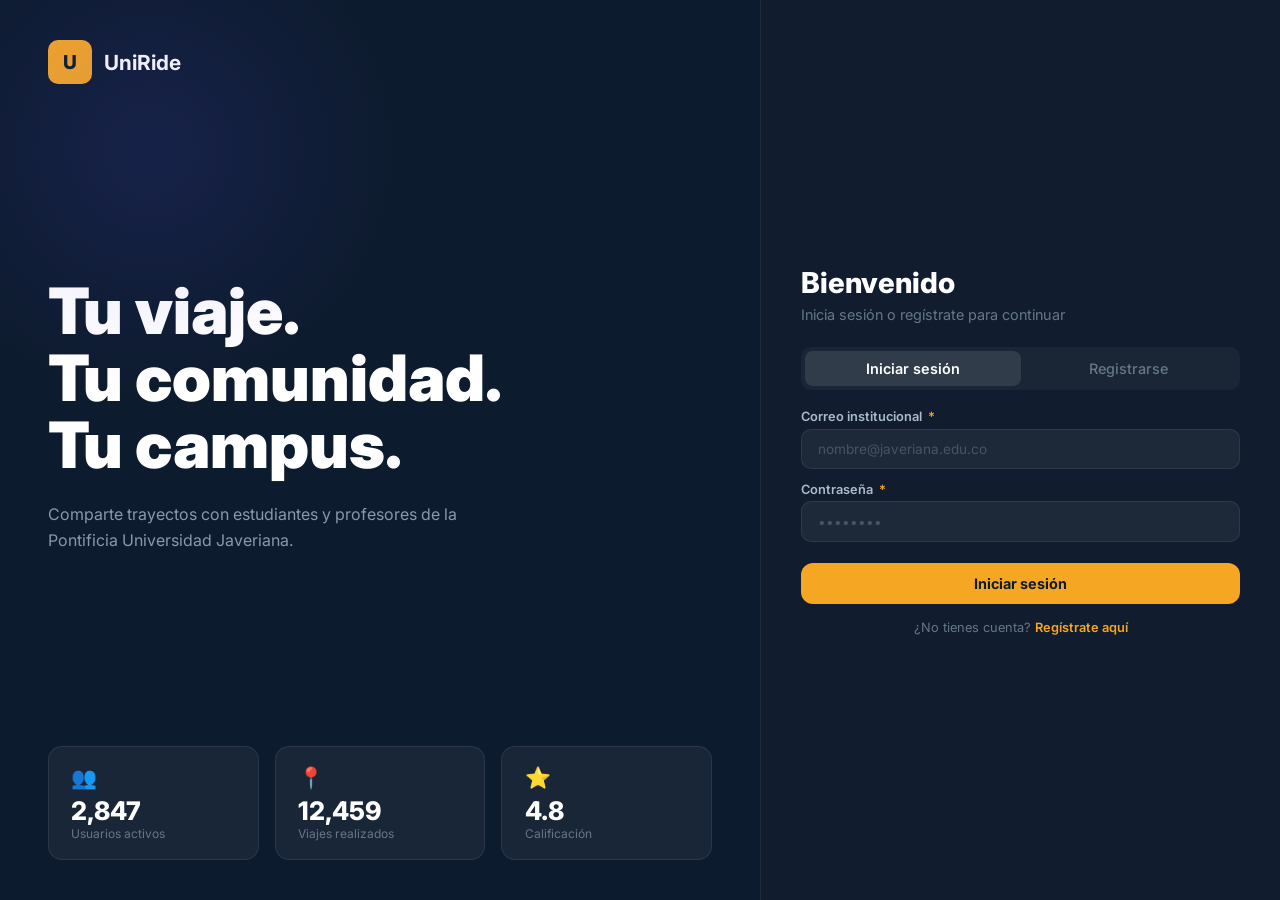
==== backend/src/main/resources/static/index.html @ 074ff6fe "Se añaideron nuevos atributos repestando la logica de negocio, adicional se modifico la interfaz ind" ====
<!DOCTYPE html>
<html lang="es">
<head>
    <meta charset="UTF-8" />
    <meta name="viewport" content="width=device-width, initial-scale=1.0"/>
    <title>UniRide - Comunidad de Viajes Javeriana</title>
    <link href="https://fonts.googleapis.com/css2?family=Inter:wght@400;500;600;700;800;900&display=swap" rel="stylesheet"/>
    <style>
        * { box-sizing: border-box; margin: 0; padding: 0; }
        body { font-family: 'Inter', sans-serif; background: #0d1b2e; min-height: 100vh; display: flex; }
        .left { flex: 1; background: #0d1b2e; padding: 2.5rem 3rem; display: flex; flex-direction: column; justify-content: space-between; position: relative; overflow: hidden; }
        .left::before { content: ''; position: absolute; width: 500px; height: 500px; border-radius: 50%; background: radial-gradient(circle, rgba(79,70,229,0.15) 0%, transparent 70%); top: -100px; left: -100px; pointer-events: none; }
        .logo { display: flex; align-items: center; gap: 0.75rem; }
        .logo-icon { width: 44px; height: 44px; background: #f5a623; border-radius: 10px; display: flex; align-items: center; justify-content: center; font-weight: 800; font-size: 1.2rem; color: #0d1b2e; }
        .logo-text { font-size: 1.3rem; font-weight: 700; color: #ffffff; }
        .hero { flex: 1; display: flex; flex-direction: column; justify-content: center; padding: 2rem 0; }
        .hero h1 { font-size: clamp(2.8rem, 5vw, 4.2rem); font-weight: 900; color: #ffffff; line-height: 1.05; margin-bottom: 1.5rem; }
        .hero p { font-size: 1rem; color: #8899aa; line-height: 1.6; max-width: 420px; }
        .stats { display: flex; gap: 1rem; }
        .stat-card { background: rgba(255,255,255,0.05); border: 1px solid rgba(255,255,255,0.08); border-radius: 14px; padding: 1.1rem 1.4rem; flex: 1; }
        .stat-icon { font-size: 1.3rem; color: #f5a623; margin-bottom: 0.5rem; }
        .stat-number { font-size: 1.6rem; font-weight: 800; color: #ffffff; line-height: 1; }
        .stat-label { font-size: 0.75rem; color: #667788; margin-top: 0.2rem; }
        .right { width: 520px; background: #111d2e; padding: 2rem 2.5rem; display: flex; flex-direction: column; justify-content: center; border-left: 1px solid rgba(255,255,255,0.06); overflow-y: auto; max-height: 100vh; }
        .right h2 { font-size: 1.8rem; font-weight: 800; color: #ffffff; margin-bottom: 0.35rem; }
        .right .subtitle { font-size: 0.9rem; color: #667788; margin-bottom: 1.5rem; }
        .divider { display: flex; align-items: center; gap: 0.75rem; margin-bottom: 1.2rem; }
        .divider::before, .divider::after { content: ''; flex: 1; height: 1px; background: rgba(255,255,255,0.08); }
        .divider span { font-size: 0.8rem; color: #667788; white-space: nowrap; }
        .tabs { display: flex; background: rgba(255,255,255,0.04); border-radius: 10px; padding: 4px; margin-bottom: 1.2rem; }
        .tab { flex: 1; padding: 0.55rem; border: none; background: none; color: #667788; font-size: 0.9rem; font-weight: 500; cursor: pointer; border-radius: 8px; transition: all 0.2s; font-family: 'Inter', sans-serif; }
        .tab.active { background: rgba(255,255,255,0.1); color: #ffffff; font-weight: 600; }
        .form-group { margin-bottom: 0.8rem; }
        label { display: block; font-size: 0.8rem; font-weight: 600; color: #aabbcc; margin-bottom: 0.3rem; }
        label .required { color: #f5a623; margin-left: 3px; }
        input, select { width: 100%; padding: 0.7rem 1rem; background: rgba(255,255,255,0.05); border: 1.5px solid rgba(255,255,255,0.08); border-radius: 10px; font-size: 0.85rem; color: #ffffff; outline: none; transition: border-color 0.2s; font-family: 'Inter', sans-serif; }
        input::placeholder { color: #445566; }
        input:focus, select:focus { border-color: #f5a623; background: rgba(245,166,35,0.04); }
        select option { background: #0d1b2e; }
        .hint { font-size: 0.7rem; color: #445566; margin-top: 0.2rem; }
        .btn-submit { width: 100%; padding: 0.75rem; background: #f5a623; color: #0d1b2e; border: none; border-radius: 12px; font-size: 0.9rem; font-weight: 700; cursor: pointer; margin-top: 0.5rem; transition: all 0.2s; font-family: 'Inter', sans-serif; }
        .btn-submit:hover { background: #e09516; transform: translateY(-2px); }
        .btn-submit:disabled { background: #1a2a3a; color: #445566; cursor: not-allowed; transform: none; }
        .register-link { text-align: center; margin-top: 1rem; font-size: 0.8rem; color: #667788; }
        .register-link a { color: #f5a623; text-decoration: none; font-weight: 600; cursor: pointer; }
        .register-link a:hover { text-decoration: underline; }
        .hidden { display: none; }
        .result { margin-top: 1rem; padding: 0.8rem 1rem; border-radius: 10px; font-size: 0.8rem; display: none; }
        .result.success { background: rgba(16,185,129,0.1); color: #6ee7b7; border: 1px solid rgba(110,231,183,0.2); }
        .result.error { background: rgba(239,68,68,0.1); color: #fca5a5; border: 1px solid rgba(252,165,165,0.2); }
        .vehicle-fields { border-top: 1px solid rgba(255,255,255,0.08); margin-top: 0.8rem; padding-top: 0.8rem; }
        .vehicle-fields h4 { color: #f5a623; margin-bottom: 0.8rem; font-size: 0.85rem; }
        @media (max-width: 768px) { body { flex-direction: column; } .left { padding: 1.5rem; min-height: 40vh; } .right { width: 100%; padding: 1.5rem; } .stats { flex-wrap: wrap; } }
    </style>
</head>
<body>

<div class="left">
    <div class="logo">
        <div class="logo-icon">U</div>
        <span class="logo-text">UniRide</span>
    </div>
    <div class="hero">
        <h1>Tu viaje.<br>Tu comunidad.<br>Tu campus.</h1>
        <p>Comparte trayectos con estudiantes y profesores de la Pontificia Universidad Javeriana.</p>
    </div>
    <div class="stats">
        <div class="stat-card"><div class="stat-icon">👥</div><div class="stat-number">2,847</div><div class="stat-label">Usuarios activos</div></div>
        <div class="stat-card"><div class="stat-icon">📍</div><div class="stat-number">12,459</div><div class="stat-label">Viajes realizados</div></div>
        <div class="stat-card"><div class="stat-icon">⭐</div><div class="stat-number">4.8</div><div class="stat-label">Calificación</div></div>
    </div>
</div>

<div class="right">
    <h2>Bienvenido</h2>
    <p class="subtitle">Inicia sesión o regístrate para continuar</p>

    <div class="tabs">
        <button class="tab active" onclick="switchTab('login')">Iniciar sesión</button>
        <button class="tab" onclick="switchTab('register')">Registrarse</button>
    </div>

    <!-- LOGIN -->
    <div id="loginForm">
        <div class="form-group">
            <label>Correo institucional <span class="required">*</span></label>
            <input id="loginEmail" type="email" placeholder="nombre@javeriana.edu.co" />
        </div>
        <div class="form-group">
            <label>Contraseña <span class="required">*</span></label>
            <input id="loginPassword" type="password" placeholder="••••••••" />
        </div>
        <button class="btn-submit" id="btnLogin" onclick="login()">Iniciar sesión</button>
        <p class="register-link">¿No tienes cuenta? <a onclick="switchTab('register')">Regístrate aquí</a></p>
    </div>

    <!-- REGISTER -->
    <div id="registerForm" class="hidden">
        <div class="form-group">
            <label>Nombre completo <span class="required">*</span></label>
            <input id="regFullName" type="text" placeholder="Juan Pérez" />
        </div>
        
        <div class="form-group">
            <label>Correo institucional <span class="required">*</span></label>
            <input id="regEmail" type="email" placeholder="usuario@javeriana.edu.co" />
            <p class="hint">Solo se aceptan correos @javeriana.edu.co</p>
        </div>
        
        <div class="form-group">
            <label>Contraseña <span class="required">*</span></label>
            <input id="regPassword" type="password" placeholder="Mínimo 6 caracteres" />
        </div>
        
        <div class="form-group">
            <label>Teléfono <span class="required">*</span></label>
            <input id="regPhone" type="text" placeholder="3001234567" />
            <p class="hint">Formato: 3001234567</p>
        </div>
        
        <div class="form-group">
            <label>Tipo de usuario <span class="required">*</span></label>
            <select id="regRol" onchange="toggleVehicleFields()">
                <option value="">Selecciona...</option>
                <option value="PASAJERO">Solo pasajero</option>
                <option value="CONDUCTOR">Solo conductor</option>
                <option value="AMBOS">Conductor y pasajero</option>
            </select>
        </div>
        
        <!-- Campos de vehículo (solo para conductores) -->
        <div id="vehicleFields" class="vehicle-fields" style="display: none;">
            <h4>🚗 Datos del vehículo</h4>
            <div class="form-group">
                <label>Placa <span class="required">*</span></label>
                <input id="regVehiclePlate" type="text" placeholder="ABC123" />
                <p class="hint">Formato: ABC123 (3 letras y 3 números)</p>
            </div>
            <div class="form-group">
                <label>Color del vehículo <span class="required">*</span></label>
                <input id="regVehicleColor" type="text" placeholder="Rojo, Blanco, Gris..." />
            </div>
        </div>
        
        <button class="btn-submit" id="btnRegister" onclick="register()">Crear cuenta</button>
        <p class="register-link">¿Ya tienes cuenta? <a onclick="switchTab('login')">Inicia sesión</a></p>
    </div>

    <div id="resultMessage" class="result"></div>
</div>

<script>
    // Configuración - CAMBIAR SEGÚN ENTORNO
    // Para local: 'http://localhost:8080'
    // Para Codespaces: 'https://zany-space-orbit-5gxx6pv5jvpqcvwq9-8080.app.github.dev'
    const API_BASE = 'https://zany-space-orbit-5gxx6pv5jvpqcvwq9-8080.app.github.dev';
    const API_URL = `${API_BASE}/api/auth`;

    // Redirigir si ya está logueado
    if (localStorage.getItem('uniride_token')) {
        window.location.href = 'dashboard.html';
    }

    function switchTab(tab) {
        const loginTab = document.querySelector('.tab:first-child');
        const registerTab = document.querySelector('.tab:last-child');
        
        if (tab === 'login') {
            loginTab.classList.add('active');
            registerTab.classList.remove('active');
            document.getElementById('loginForm').classList.remove('hidden');
            document.getElementById('registerForm').classList.add('hidden');
        } else {
            loginTab.classList.remove('active');
            registerTab.classList.add('active');
            document.getElementById('loginForm').classList.add('hidden');
            document.getElementById('registerForm').classList.remove('hidden');
        }
        clearResult();
    }

    function toggleVehicleFields() {
        const rol = document.getElementById('regRol').value;
        const vehicleDiv = document.getElementById('vehicleFields');
        const isDriverOrBoth = (rol === 'CONDUCTOR' || rol === 'AMBOS');
        vehicleDiv.style.display = isDriverOrBoth ? 'block' : 'none';
    }

    function showResult(message, isError) {
        const el = document.getElementById('resultMessage');
        el.style.display = 'block';
        el.className = 'result ' + (isError ? 'error' : 'success');
        el.textContent = message;
        
        if (!isError) {
            setTimeout(() => {
                if (el.style.display === 'block') {
                    el.style.display = 'none';
                }
            }, 5000);
        }
    }

    function clearResult() {
        const el = document.getElementById('resultMessage');
        el.style.display = 'none';
        el.textContent = '';
    }

    async function login() {
        const email = document.getElementById('loginEmail').value.trim();
        const password = document.getElementById('loginPassword').value;
        
        if (!email || !password) {
            return showResult('Por favor completa todos los campos.', true);
        }
        
        const btn = document.getElementById('btnLogin');
        btn.disabled = true;
        btn.textContent = 'Ingresando...';
        
        try {
            const response = await fetch(`${API_URL}/login`, {
                method: 'POST',
                headers: { 'Content-Type': 'application/json' },
                body: JSON.stringify({ email, password })
            });
            
            const data = await response.json();
            
            if (!response.ok) {
                throw new Error(data.error || 'Credenciales incorrectas');
            }
            
            // Guardar datos en localStorage
            localStorage.setItem('uniride_token', data.token);
            localStorage.setItem('uniride_email', data.email);
            localStorage.setItem('uniride_name', data.fullName);
            localStorage.setItem('uniride_rol', data.rol);
            
            showResult('✅ Inicio de sesión exitoso. Redirigiendo...', false);
            
            setTimeout(() => {
                window.location.href = 'dashboard.html';
            }, 1000);
            
        } catch (error) {
            showResult(error.message, true);
            btn.disabled = false;
            btn.textContent = 'Iniciar sesión';
        }
    }

    async function register() {
        const fullName = document.getElementById('regFullName').value.trim();
        const email = document.getElementById('regEmail').value.trim();
        const password = document.getElementById('regPassword').value;
        const phone = document.getElementById('regPhone').value.trim();
        const rol = document.getElementById('regRol').value;
        
        // Validaciones
        if (!fullName || !email || !password || !phone) {
            return showResult('Por favor completa todos los campos obligatorios.', true);
        }
        
        if (!rol) {
            return showResult('Por favor selecciona un tipo de usuario.', true);
        }
        
        if (!email.endsWith('@javeriana.edu.co')) {
            return showResult('Solo se aceptan correos @javeriana.edu.co', true);
        }
        
        if (password.length < 6) {
            return showResult('La contraseña debe tener al menos 6 caracteres.', true);
        }
        
        if (!phone.match(/^3\d{9}$/)) {
            return showResult('El teléfono debe tener formato 3001234567', true);
        }
        
        // Validar datos del vehículo si es CONDUCTOR o AMBOS
        const isDriverOrBoth = (rol === 'CONDUCTOR' || rol === 'AMBOS');
        let vehiclePlate = null;
        let vehicleColor = null;
        
        if (isDriverOrBoth) {
            vehiclePlate = document.getElementById('regVehiclePlate').value.trim();
            vehicleColor = document.getElementById('regVehicleColor').value.trim();
            
            if (!vehiclePlate || !vehicleColor) {
                return showResult('La placa y el color del vehículo son obligatorios para conductores.', true);
            }
            
            if (!vehiclePlate.match(/^[A-Z]{3}\d{3}$/)) {
                return showResult('La placa debe tener formato ABC123 (3 letras y 3 números)', true);
            }
        }
        
        const btn = document.getElementById('btnRegister');
        btn.disabled = true;
        btn.textContent = 'Creando cuenta...';
        
        // Construir objeto de registro
        const registerData = {
            fullName,
            email,
            password,
            phone,
            rol,
            vehiclePlate,
            vehicleColor
        };
        
        try {
            const response = await fetch(`${API_URL}/register`, {
                method: 'POST',
                headers: { 'Content-Type': 'application/json' },
                body: JSON.stringify(registerData)
            });
            
            const data = await response.json();
            
            if (!response.ok) {
                throw new Error(data.error || 'Error al crear la cuenta');
            }
            
            showResult('✅ Cuenta creada exitosamente. Iniciando sesión...', false);
            
            // Auto-login
            const loginResponse = await fetch(`${API_URL}/login`, {
                method: 'POST',
                headers: { 'Content-Type': 'application/json' },
                body: JSON.stringify({ email, password })
            });
            
            const loginData = await loginResponse.json();
            
            if (!loginResponse.ok) {
                showResult('Cuenta creada. Por favor inicia sesión manualmente.', false);
                switchTab('login');
                btn.disabled = false;
                btn.textContent = 'Crear cuenta';
                return;
            }
            
            localStorage.setItem('uniride_token', loginData.token);
            localStorage.setItem('uniride_email', loginData.email);
            localStorage.setItem('uniride_name', loginData.fullName);
            localStorage.setItem('uniride_rol', loginData.rol);
            
            setTimeout(() => {
                window.location.href = 'dashboard.html';
            }, 1500);
            
        } catch (error) {
            showResult(error.message, true);
            btn.disabled = false;
            btn.textContent = 'Crear cuenta';
        }
    }
    
    // Enter key support
    document.addEventListener('keypress', (e) => {
        if (e.key === 'Enter') {
            if (!document.getElementById('loginForm').classList.contains('hidden')) {
                login();
            } else if (!document.getElementById('registerForm').classList.contains('hidden')) {
                register();
            }
        }
    });
</script>
</body>
</html>
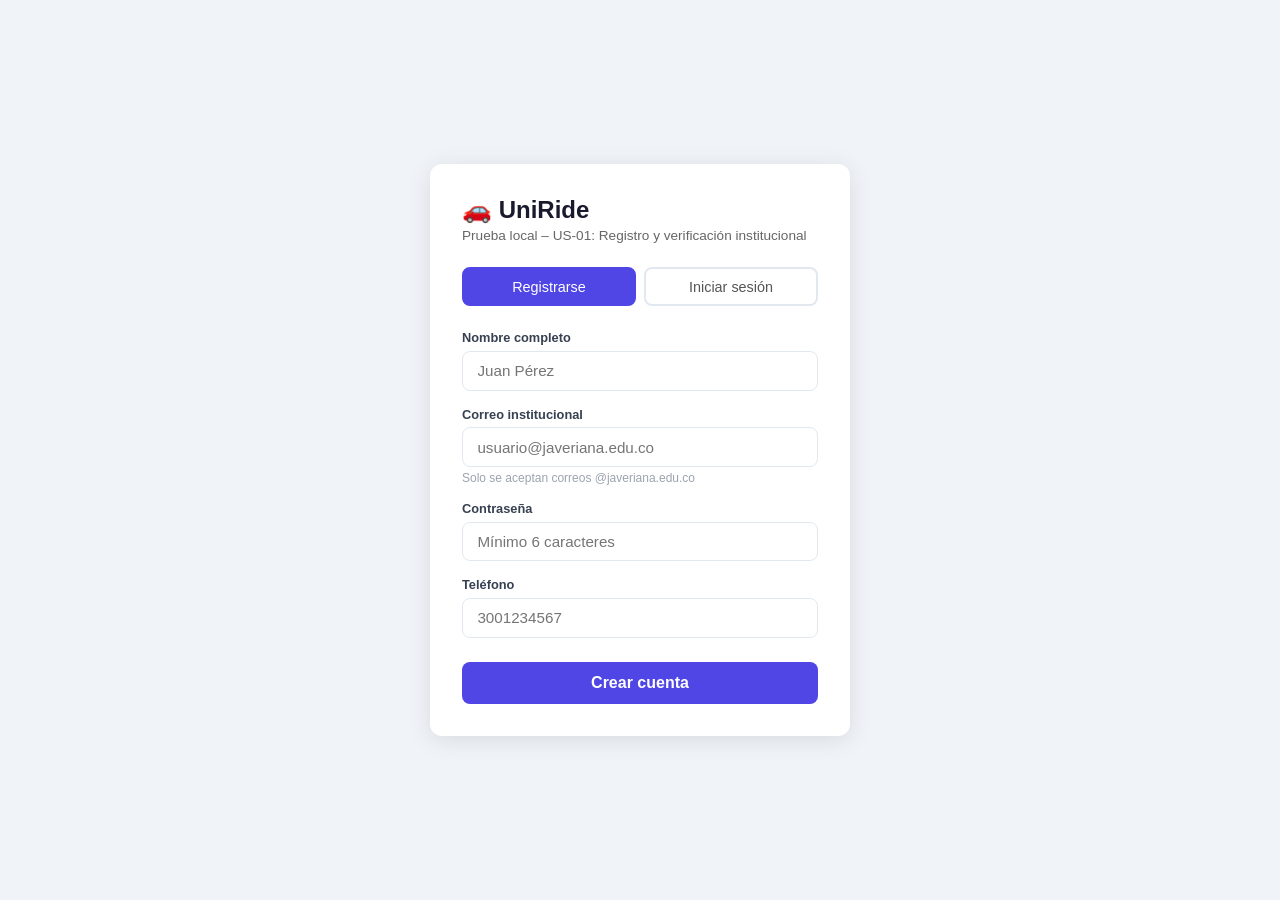
==== commit c2e09549: "Merge branch 'main' into ajustar" ====
--- a/backend/src/main/resources/static/index.html
+++ b/backend/src/main/resources/static/index.html
@@ -2,374 +2,213 @@
 <html lang="es">
 <head>
     <meta charset="UTF-8" />
-    <meta name="viewport" content="width=device-width, initial-scale=1.0"/>
-    <title>UniRide - Comunidad de Viajes Javeriana</title>
-    <link href="https://fonts.googleapis.com/css2?family=Inter:wght@400;500;600;700;800;900&display=swap" rel="stylesheet"/>
+    <title>UniRide – Prueba US-01</title>
     <style>
         * { box-sizing: border-box; margin: 0; padding: 0; }
-        body { font-family: 'Inter', sans-serif; background: #0d1b2e; min-height: 100vh; display: flex; }
-        .left { flex: 1; background: #0d1b2e; padding: 2.5rem 3rem; display: flex; flex-direction: column; justify-content: space-between; position: relative; overflow: hidden; }
-        .left::before { content: ''; position: absolute; width: 500px; height: 500px; border-radius: 50%; background: radial-gradient(circle, rgba(79,70,229,0.15) 0%, transparent 70%); top: -100px; left: -100px; pointer-events: none; }
-        .logo { display: flex; align-items: center; gap: 0.75rem; }
-        .logo-icon { width: 44px; height: 44px; background: #f5a623; border-radius: 10px; display: flex; align-items: center; justify-content: center; font-weight: 800; font-size: 1.2rem; color: #0d1b2e; }
-        .logo-text { font-size: 1.3rem; font-weight: 700; color: #ffffff; }
-        .hero { flex: 1; display: flex; flex-direction: column; justify-content: center; padding: 2rem 0; }
-        .hero h1 { font-size: clamp(2.8rem, 5vw, 4.2rem); font-weight: 900; color: #ffffff; line-height: 1.05; margin-bottom: 1.5rem; }
-        .hero p { font-size: 1rem; color: #8899aa; line-height: 1.6; max-width: 420px; }
-        .stats { display: flex; gap: 1rem; }
-        .stat-card { background: rgba(255,255,255,0.05); border: 1px solid rgba(255,255,255,0.08); border-radius: 14px; padding: 1.1rem 1.4rem; flex: 1; }
-        .stat-icon { font-size: 1.3rem; color: #f5a623; margin-bottom: 0.5rem; }
-        .stat-number { font-size: 1.6rem; font-weight: 800; color: #ffffff; line-height: 1; }
-        .stat-label { font-size: 0.75rem; color: #667788; margin-top: 0.2rem; }
-        .right { width: 520px; background: #111d2e; padding: 2rem 2.5rem; display: flex; flex-direction: column; justify-content: center; border-left: 1px solid rgba(255,255,255,0.06); overflow-y: auto; max-height: 100vh; }
-        .right h2 { font-size: 1.8rem; font-weight: 800; color: #ffffff; margin-bottom: 0.35rem; }
-        .right .subtitle { font-size: 0.9rem; color: #667788; margin-bottom: 1.5rem; }
-        .divider { display: flex; align-items: center; gap: 0.75rem; margin-bottom: 1.2rem; }
-        .divider::before, .divider::after { content: ''; flex: 1; height: 1px; background: rgba(255,255,255,0.08); }
-        .divider span { font-size: 0.8rem; color: #667788; white-space: nowrap; }
-        .tabs { display: flex; background: rgba(255,255,255,0.04); border-radius: 10px; padding: 4px; margin-bottom: 1.2rem; }
-        .tab { flex: 1; padding: 0.55rem; border: none; background: none; color: #667788; font-size: 0.9rem; font-weight: 500; cursor: pointer; border-radius: 8px; transition: all 0.2s; font-family: 'Inter', sans-serif; }
-        .tab.active { background: rgba(255,255,255,0.1); color: #ffffff; font-weight: 600; }
-        .form-group { margin-bottom: 0.8rem; }
-        label { display: block; font-size: 0.8rem; font-weight: 600; color: #aabbcc; margin-bottom: 0.3rem; }
-        label .required { color: #f5a623; margin-left: 3px; }
-        input, select { width: 100%; padding: 0.7rem 1rem; background: rgba(255,255,255,0.05); border: 1.5px solid rgba(255,255,255,0.08); border-radius: 10px; font-size: 0.85rem; color: #ffffff; outline: none; transition: border-color 0.2s; font-family: 'Inter', sans-serif; }
-        input::placeholder { color: #445566; }
-        input:focus, select:focus { border-color: #f5a623; background: rgba(245,166,35,0.04); }
-        select option { background: #0d1b2e; }
-        .hint { font-size: 0.7rem; color: #445566; margin-top: 0.2rem; }
-        .btn-submit { width: 100%; padding: 0.75rem; background: #f5a623; color: #0d1b2e; border: none; border-radius: 12px; font-size: 0.9rem; font-weight: 700; cursor: pointer; margin-top: 0.5rem; transition: all 0.2s; font-family: 'Inter', sans-serif; }
-        .btn-submit:hover { background: #e09516; transform: translateY(-2px); }
-        .btn-submit:disabled { background: #1a2a3a; color: #445566; cursor: not-allowed; transform: none; }
-        .register-link { text-align: center; margin-top: 1rem; font-size: 0.8rem; color: #667788; }
-        .register-link a { color: #f5a623; text-decoration: none; font-weight: 600; cursor: pointer; }
-        .register-link a:hover { text-decoration: underline; }
+        body {
+            font-family: 'Segoe UI', sans-serif;
+            background: #f0f4f8;
+            min-height: 100vh;
+            display: flex;
+            align-items: center;
+            justify-content: center;
+        }
+        .container {
+            background: white;
+            border-radius: 12px;
+            padding: 2rem;
+            width: 420px;
+            box-shadow: 0 4px 24px rgba(0,0,0,0.1);
+        }
+        h1 { color: #1a1a2e; margin-bottom: 0.25rem; font-size: 1.5rem; }
+        .subtitle { color: #666; font-size: 0.85rem; margin-bottom: 1.5rem; }
+        .tabs { display: flex; gap: 0.5rem; margin-bottom: 1.5rem; }
+        .tab {
+            flex: 1; padding: 0.6rem;
+            border: 2px solid #e2e8f0;
+            border-radius: 8px;
+            background: none;
+            cursor: pointer;
+            font-size: 0.9rem;
+            color: #555;
+            transition: all 0.2s;
+        }
+        .tab.active {
+            background: #4f46e5;
+            color: white;
+            border-color: #4f46e5;
+        }
+        .form-group { margin-bottom: 1rem; }
+        label { display: block; font-size: 0.8rem; font-weight: 600; color: #374151; margin-bottom: 0.35rem; }
+        input {
+            width: 100%;
+            padding: 0.65rem 0.9rem;
+            border: 1.5px solid #e2e8f0;
+            border-radius: 8px;
+            font-size: 0.95rem;
+            outline: none;
+            transition: border-color 0.2s;
+        }
+        input:focus { border-color: #4f46e5; }
+        button.submit {
+            width: 100%;
+            padding: 0.75rem;
+            background: #4f46e5;
+            color: white;
+            border: none;
+            border-radius: 8px;
+            font-size: 1rem;
+            font-weight: 600;
+            cursor: pointer;
+            margin-top: 0.5rem;
+            transition: background 0.2s;
+        }
+        button.submit:hover { background: #4338ca; }
+        button.submit:disabled { background: #a5b4fc; cursor: not-allowed; }
+        .result {
+            margin-top: 1.25rem;
+            padding: 1rem;
+            border-radius: 8px;
+            font-size: 0.85rem;
+            white-space: pre-wrap;
+            word-break: break-all;
+            display: none;
+        }
+        .result.success { background: #ecfdf5; color: #065f46; border: 1px solid #6ee7b7; }
+        .result.error   { background: #fef2f2; color: #991b1b; border: 1px solid #fca5a5; }
         .hidden { display: none; }
-        .result { margin-top: 1rem; padding: 0.8rem 1rem; border-radius: 10px; font-size: 0.8rem; display: none; }
-        .result.success { background: rgba(16,185,129,0.1); color: #6ee7b7; border: 1px solid rgba(110,231,183,0.2); }
-        .result.error { background: rgba(239,68,68,0.1); color: #fca5a5; border: 1px solid rgba(252,165,165,0.2); }
-        .vehicle-fields { border-top: 1px solid rgba(255,255,255,0.08); margin-top: 0.8rem; padding-top: 0.8rem; }
-        .vehicle-fields h4 { color: #f5a623; margin-bottom: 0.8rem; font-size: 0.85rem; }
-        @media (max-width: 768px) { body { flex-direction: column; } .left { padding: 1.5rem; min-height: 40vh; } .right { width: 100%; padding: 1.5rem; } .stats { flex-wrap: wrap; } }
+        .hint { font-size: 0.75rem; color: #9ca3af; margin-top: 0.25rem; }
     </style>
 </head>
 <body>
-
-<div class="left">
-    <div class="logo">
-        <div class="logo-icon">U</div>
-        <span class="logo-text">UniRide</span>
+<div class="container">
+    <h1>🚗 UniRide</h1>
+    <p class="subtitle">Prueba local – US-01: Registro y verificación institucional</p>
+
+    <div class="tabs">
+        <button class="tab active" onclick="switchTab('register')">Registrarse</button>
+        <button class="tab" onclick="switchTab('login')">Iniciar sesión</button>
     </div>
-    <div class="hero">
-        <h1>Tu viaje.<br>Tu comunidad.<br>Tu campus.</h1>
-        <p>Comparte trayectos con estudiantes y profesores de la Pontificia Universidad Javeriana.</p>
+
+    <!-- REGISTER -->
+    <div id="registerForm">
+        <div class="form-group">
+            <label>Nombre completo</label>
+            <input id="reg-name" type="text" placeholder="Juan Pérez" />
+        </div>
+        <div class="form-group">
+            <label>Correo institucional</label>
+            <input id="reg-email" type="email" placeholder="usuario@javeriana.edu.co" />
+            <p class="hint">Solo se aceptan correos @javeriana.edu.co</p>
+        </div>
+        <div class="form-group">
+            <label>Contraseña</label>
+            <input id="reg-password" type="password" placeholder="Mínimo 6 caracteres" />
+        </div>
+        <div class="form-group">
+            <label>Teléfono</label>
+            <input id="reg-phone" type="text" placeholder="3001234567" />
+        </div>
+        <button class="submit" onclick="register()">Crear cuenta</button>
     </div>
-    <div class="stats">
-        <div class="stat-card"><div class="stat-icon">👥</div><div class="stat-number">2,847</div><div class="stat-label">Usuarios activos</div></div>
-        <div class="stat-card"><div class="stat-icon">📍</div><div class="stat-number">12,459</div><div class="stat-label">Viajes realizados</div></div>
-        <div class="stat-card"><div class="stat-icon">⭐</div><div class="stat-number">4.8</div><div class="stat-label">Calificación</div></div>
+
+    <!-- LOGIN -->
+    <div id="loginForm" class="hidden">
+        <div class="form-group">
+            <label>Correo institucional</label>
+            <input id="log-email" type="email" placeholder="usuario@javeriana.edu.co" />
+        </div>
+        <div class="form-group">
+            <label>Contraseña</label>
+            <input id="log-password" type="password" placeholder="Tu contraseña" />
+        </div>
+        <button class="submit" onclick="login()">Iniciar sesión</button>
     </div>
+
+    <div id="result" class="result"></div>
 </div>
 
-<div class="right">
-    <h2>Bienvenido</h2>
-    <p class="subtitle">Inicia sesión o regístrate para continuar</p>
-
-    <div class="tabs">
-        <button class="tab active" onclick="switchTab('login')">Iniciar sesión</button>
-        <button class="tab" onclick="switchTab('register')">Registrarse</button>
-    </div>
-
-    <!-- LOGIN -->
-    <div id="loginForm">
-        <div class="form-group">
-            <label>Correo institucional <span class="required">*</span></label>
-            <input id="loginEmail" type="email" placeholder="nombre@javeriana.edu.co" />
-        </div>
-        <div class="form-group">
-            <label>Contraseña <span class="required">*</span></label>
-            <input id="loginPassword" type="password" placeholder="••••••••" />
-        </div>
-        <button class="btn-submit" id="btnLogin" onclick="login()">Iniciar sesión</button>
-        <p class="register-link">¿No tienes cuenta? <a onclick="switchTab('register')">Regístrate aquí</a></p>
-    </div>
-
-    <!-- REGISTER -->
-    <div id="registerForm" class="hidden">
-        <div class="form-group">
-            <label>Nombre completo <span class="required">*</span></label>
-            <input id="regFullName" type="text" placeholder="Juan Pérez" />
-        </div>
-        
-        <div class="form-group">
-            <label>Correo institucional <span class="required">*</span></label>
-            <input id="regEmail" type="email" placeholder="usuario@javeriana.edu.co" />
-            <p class="hint">Solo se aceptan correos @javeriana.edu.co</p>
-        </div>
-        
-        <div class="form-group">
-            <label>Contraseña <span class="required">*</span></label>
-            <input id="regPassword" type="password" placeholder="Mínimo 6 caracteres" />
-        </div>
-        
-        <div class="form-group">
-            <label>Teléfono <span class="required">*</span></label>
-            <input id="regPhone" type="text" placeholder="3001234567" />
-            <p class="hint">Formato: 3001234567</p>
-        </div>
-        
-        <div class="form-group">
-            <label>Tipo de usuario <span class="required">*</span></label>
-            <select id="regRol" onchange="toggleVehicleFields()">
-                <option value="">Selecciona...</option>
-                <option value="PASAJERO">Solo pasajero</option>
-                <option value="CONDUCTOR">Solo conductor</option>
-                <option value="AMBOS">Conductor y pasajero</option>
-            </select>
-        </div>
-        
-        <!-- Campos de vehículo (solo para conductores) -->
-        <div id="vehicleFields" class="vehicle-fields" style="display: none;">
-            <h4>🚗 Datos del vehículo</h4>
-            <div class="form-group">
-                <label>Placa <span class="required">*</span></label>
-                <input id="regVehiclePlate" type="text" placeholder="ABC123" />
-                <p class="hint">Formato: ABC123 (3 letras y 3 números)</p>
-            </div>
-            <div class="form-group">
-                <label>Color del vehículo <span class="required">*</span></label>
-                <input id="regVehicleColor" type="text" placeholder="Rojo, Blanco, Gris..." />
-            </div>
-        </div>
-        
-        <button class="btn-submit" id="btnRegister" onclick="register()">Crear cuenta</button>
-        <p class="register-link">¿Ya tienes cuenta? <a onclick="switchTab('login')">Inicia sesión</a></p>
-    </div>
-
-    <div id="resultMessage" class="result"></div>
-</div>
-
 <script>
-    // Configuración - CAMBIAR SEGÚN ENTORNO
-    // Para local: 'http://localhost:8080'
-    // Para Codespaces: 'https://zany-space-orbit-5gxx6pv5jvpqcvwq9-8080.app.github.dev'
-    const API_BASE = 'https://zany-space-orbit-5gxx6pv5jvpqcvwq9-8080.app.github.dev';
-    const API_URL = `${API_BASE}/api/auth`;
-
-    // Redirigir si ya está logueado
-    if (localStorage.getItem('uniride_token')) {
-        window.location.href = 'dashboard.html';
-    }
+    const API = 'http://localhost:8080/api/auth';
 
     function switchTab(tab) {
-        const loginTab = document.querySelector('.tab:first-child');
-        const registerTab = document.querySelector('.tab:last-child');
-        
-        if (tab === 'login') {
-            loginTab.classList.add('active');
-            registerTab.classList.remove('active');
-            document.getElementById('loginForm').classList.remove('hidden');
-            document.getElementById('registerForm').classList.add('hidden');
-        } else {
-            loginTab.classList.remove('active');
-            registerTab.classList.add('active');
-            document.getElementById('loginForm').classList.add('hidden');
-            document.getElementById('registerForm').classList.remove('hidden');
-        }
+        document.querySelectorAll('.tab').forEach((t, i) => {
+            t.classList.toggle('active', (i === 0 && tab === 'register') || (i === 1 && tab === 'login'));
+        });
+        document.getElementById('registerForm').classList.toggle('hidden', tab !== 'register');
+        document.getElementById('loginForm').classList.toggle('hidden', tab !== 'login');
         clearResult();
     }
 
-    function toggleVehicleFields() {
-        const rol = document.getElementById('regRol').value;
-        const vehicleDiv = document.getElementById('vehicleFields');
-        const isDriverOrBoth = (rol === 'CONDUCTOR' || rol === 'AMBOS');
-        vehicleDiv.style.display = isDriverOrBoth ? 'block' : 'none';
-    }
-
-    function showResult(message, isError) {
-        const el = document.getElementById('resultMessage');
+    function showResult(data, isError) {
+        const el = document.getElementById('result');
         el.style.display = 'block';
         el.className = 'result ' + (isError ? 'error' : 'success');
-        el.textContent = message;
-        
-        if (!isError) {
-            setTimeout(() => {
-                if (el.style.display === 'block') {
-                    el.style.display = 'none';
-                }
-            }, 5000);
-        }
+        el.textContent = JSON.stringify(data, null, 2);
     }
 
     function clearResult() {
-        const el = document.getElementById('resultMessage');
+        const el = document.getElementById('result');
         el.style.display = 'none';
         el.textContent = '';
     }
 
-    async function login() {
-        const email = document.getElementById('loginEmail').value.trim();
-        const password = document.getElementById('loginPassword').value;
-        
-        if (!email || !password) {
-            return showResult('Por favor completa todos los campos.', true);
-        }
-        
-        const btn = document.getElementById('btnLogin');
-        btn.disabled = true;
-        btn.textContent = 'Ingresando...';
-        
-        try {
-            const response = await fetch(`${API_URL}/login`, {
-                method: 'POST',
-                headers: { 'Content-Type': 'application/json' },
-                body: JSON.stringify({ email, password })
-            });
-            
-            const data = await response.json();
-            
-            if (!response.ok) {
-                throw new Error(data.error || 'Credenciales incorrectas');
-            }
-            
-            // Guardar datos en localStorage
+    async function register() {
+    const body = {
+        fullName: document.getElementById('reg-name').value,
+        email:    document.getElementById('reg-email').value,
+        password: document.getElementById('reg-password').value,
+        phone:    document.getElementById('reg-phone').value,
+    };
+
+    // Validación local antes de enviar
+    if (!body.fullName || !body.email || !body.password || !body.phone) {
+        showResult({ error: 'Por favor completa todos los campos.' }, true);
+        return;
+    }
+
+    try {
+        const res = await fetch(`${API}/register`, {
+            method: 'POST',
+            headers: { 'Content-Type': 'application/json' },
+            body: JSON.stringify(body)
+        });
+        const data = await res.json();
+        showResult(data, !res.ok);
+    } catch (e) {
+        showResult({ error: 'No se pudo conectar con el backend. ¿Está corriendo en :8080?' }, true);
+    }
+}
+
+async function login() {
+    const body = {
+        email:    document.getElementById('log-email').value,
+        password: document.getElementById('log-password').value,
+    };
+
+    // Validación local antes de enviar
+    if (!body.email || !body.password) {
+        showResult({ error: 'Por favor completa todos los campos.' }, true);
+        return;
+    }
+
+    try {
+        const res = await fetch(`${API}/login`, {
+            method: 'POST',
+            headers: { 'Content-Type': 'application/json' },
+            body: JSON.stringify(body)
+        });
+        const data = await res.json();
+        showResult(data, !res.ok);
+        if (res.ok && data.token) {
             localStorage.setItem('uniride_token', data.token);
-            localStorage.setItem('uniride_email', data.email);
-            localStorage.setItem('uniride_name', data.fullName);
-            localStorage.setItem('uniride_rol', data.rol);
-            
-            showResult('✅ Inicio de sesión exitoso. Redirigiendo...', false);
-            
-            setTimeout(() => {
-                window.location.href = 'dashboard.html';
-            }, 1000);
-            
-        } catch (error) {
-            showResult(error.message, true);
-            btn.disabled = false;
-            btn.textContent = 'Iniciar sesión';
-        }
-    }
-
-    async function register() {
-        const fullName = document.getElementById('regFullName').value.trim();
-        const email = document.getElementById('regEmail').value.trim();
-        const password = document.getElementById('regPassword').value;
-        const phone = document.getElementById('regPhone').value.trim();
-        const rol = document.getElementById('regRol').value;
-        
-        // Validaciones
-        if (!fullName || !email || !password || !phone) {
-            return showResult('Por favor completa todos los campos obligatorios.', true);
-        }
-        
-        if (!rol) {
-            return showResult('Por favor selecciona un tipo de usuario.', true);
-        }
-        
-        if (!email.endsWith('@javeriana.edu.co')) {
-            return showResult('Solo se aceptan correos @javeriana.edu.co', true);
-        }
-        
-        if (password.length < 6) {
-            return showResult('La contraseña debe tener al menos 6 caracteres.', true);
-        }
-        
-        if (!phone.match(/^3\d{9}$/)) {
-            return showResult('El teléfono debe tener formato 3001234567', true);
-        }
-        
-        // Validar datos del vehículo si es CONDUCTOR o AMBOS
-        const isDriverOrBoth = (rol === 'CONDUCTOR' || rol === 'AMBOS');
-        let vehiclePlate = null;
-        let vehicleColor = null;
-        
-        if (isDriverOrBoth) {
-            vehiclePlate = document.getElementById('regVehiclePlate').value.trim();
-            vehicleColor = document.getElementById('regVehicleColor').value.trim();
-            
-            if (!vehiclePlate || !vehicleColor) {
-                return showResult('La placa y el color del vehículo son obligatorios para conductores.', true);
-            }
-            
-            if (!vehiclePlate.match(/^[A-Z]{3}\d{3}$/)) {
-                return showResult('La placa debe tener formato ABC123 (3 letras y 3 números)', true);
-            }
-        }
-        
-        const btn = document.getElementById('btnRegister');
-        btn.disabled = true;
-        btn.textContent = 'Creando cuenta...';
-        
-        // Construir objeto de registro
-        const registerData = {
-            fullName,
-            email,
-            password,
-            phone,
-            rol,
-            vehiclePlate,
-            vehicleColor
-        };
-        
-        try {
-            const response = await fetch(`${API_URL}/register`, {
-                method: 'POST',
-                headers: { 'Content-Type': 'application/json' },
-                body: JSON.stringify(registerData)
-            });
-            
-            const data = await response.json();
-            
-            if (!response.ok) {
-                throw new Error(data.error || 'Error al crear la cuenta');
-            }
-            
-            showResult('✅ Cuenta creada exitosamente. Iniciando sesión...', false);
-            
-            // Auto-login
-            const loginResponse = await fetch(`${API_URL}/login`, {
-                method: 'POST',
-                headers: { 'Content-Type': 'application/json' },
-                body: JSON.stringify({ email, password })
-            });
-            
-            const loginData = await loginResponse.json();
-            
-            if (!loginResponse.ok) {
-                showResult('Cuenta creada. Por favor inicia sesión manualmente.', false);
-                switchTab('login');
-                btn.disabled = false;
-                btn.textContent = 'Crear cuenta';
-                return;
-            }
-            
-            localStorage.setItem('uniride_token', loginData.token);
-            localStorage.setItem('uniride_email', loginData.email);
-            localStorage.setItem('uniride_name', loginData.fullName);
-            localStorage.setItem('uniride_rol', loginData.rol);
-            
-            setTimeout(() => {
-                window.location.href = 'dashboard.html';
-            }, 1500);
-            
-        } catch (error) {
-            showResult(error.message, true);
-            btn.disabled = false;
-            btn.textContent = 'Crear cuenta';
-        }
-    }
-    
-    // Enter key support
-    document.addEventListener('keypress', (e) => {
-        if (e.key === 'Enter') {
-            if (!document.getElementById('loginForm').classList.contains('hidden')) {
-                login();
-            } else if (!document.getElementById('registerForm').classList.contains('hidden')) {
-                register();
-            }
-        }
-    });
+        }
+    } catch (e) {
+        showResult({ error: 'No se pudo conectar con el backend. ¿Está corriendo en :8080?' }, true);
+    }
+}
+
+
 </script>
 </body>
 </html>
